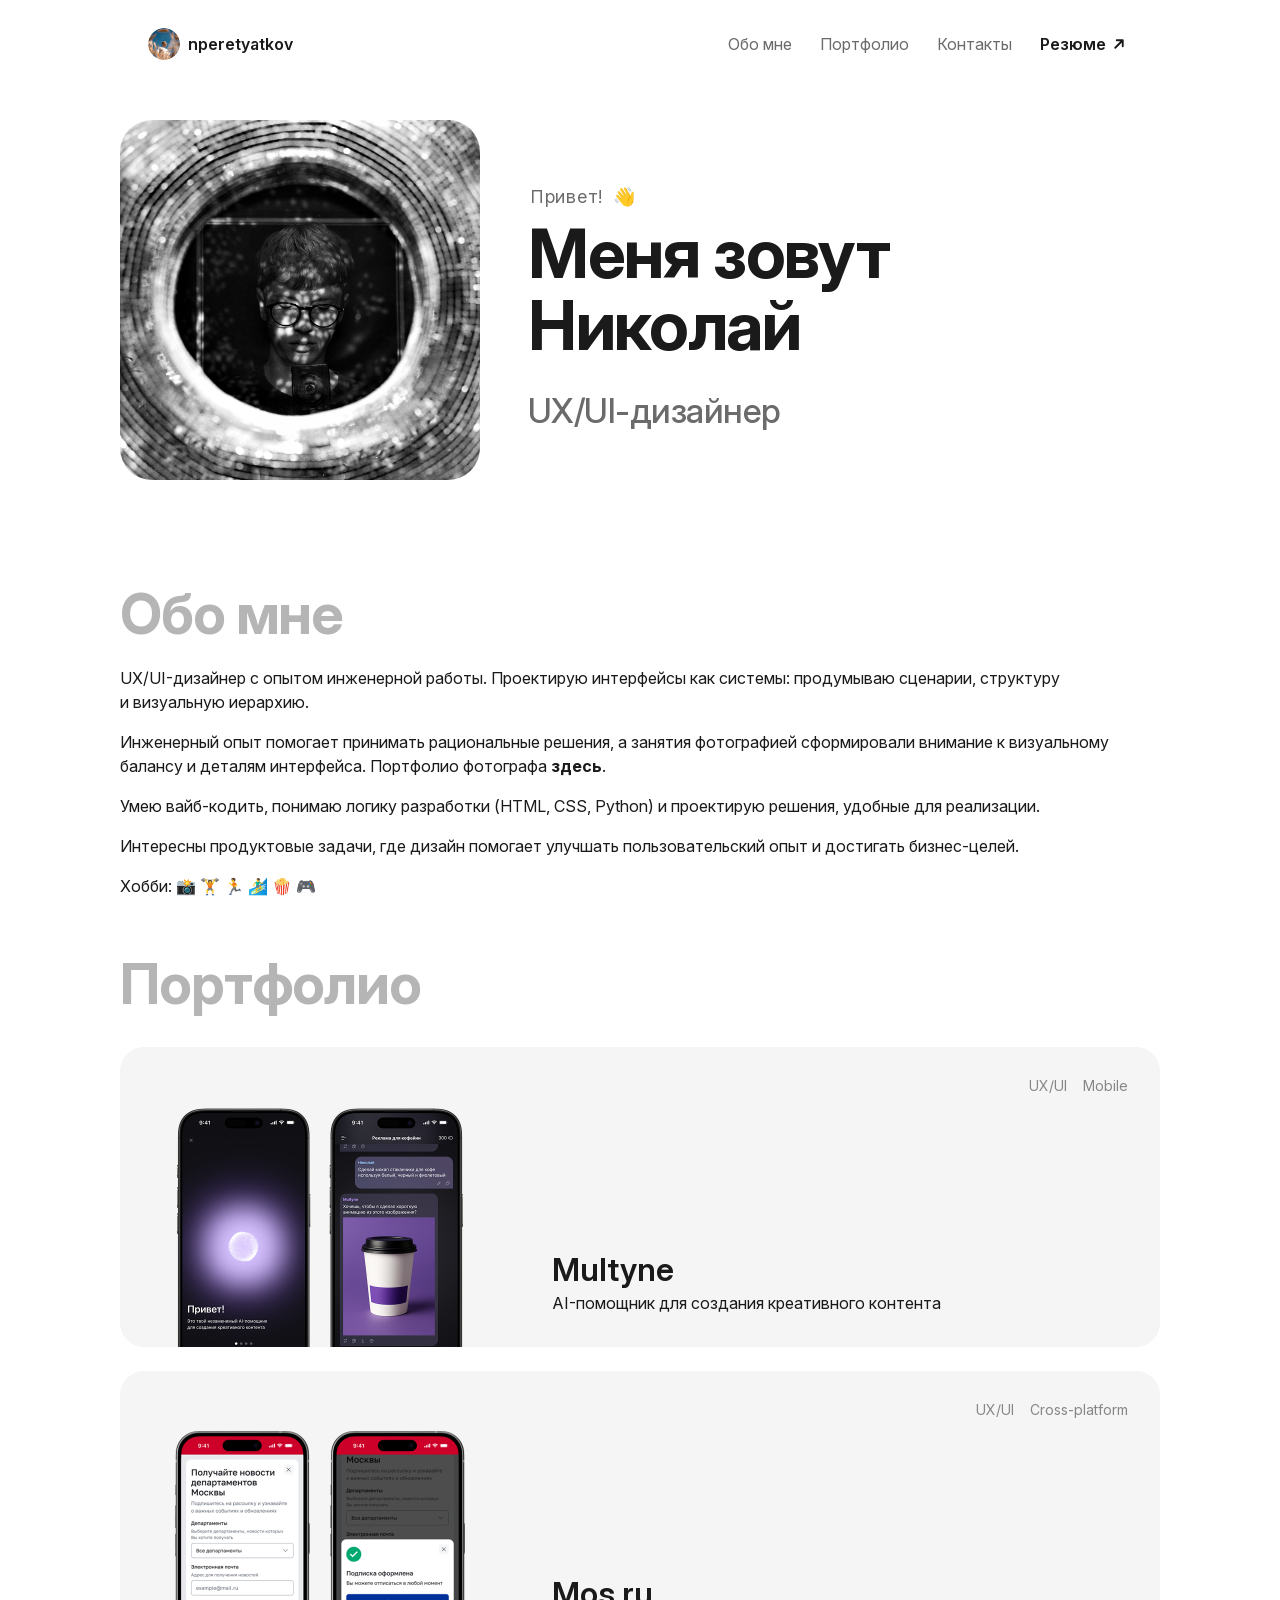
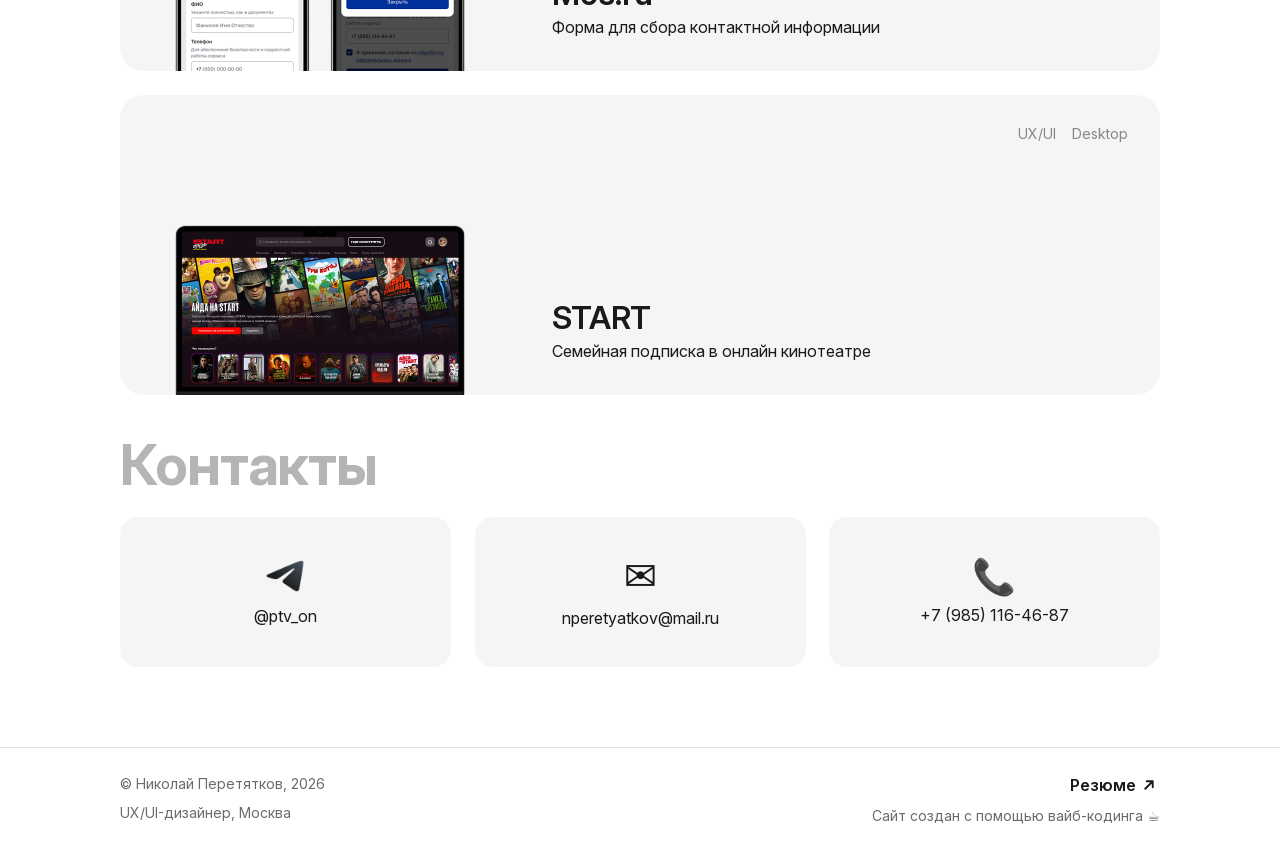
==== index.html @ 943b2af8 "корректировка карточек контактов и отступа в хиро секции" ====
<!DOCTYPE html>
<html lang="ru" class="is-loading">

<head>
  <meta charset="UTF-8" />
  <meta name="viewport" content="width=device-width, initial-scale=1.0" />
  <link rel="icon" type="image/png" href="assets/images/layout/header/brand-avatar.png" />
  <link
    rel="preload"
    href="assets/fonts/InterVariable.woff2"
    as="font"
    type="font/woff2"
    crossorigin
  >
  <title>nperetyatkov</title>
  <meta name="description" content="Николай Перетятков — портфолио продуктового дизайнера">
  <meta property="og:type" content="website">
  <meta property="og:locale" content="ru_RU">
  <meta property="og:site_name" content="nperetyatkov">
  <meta property="og:title" content="nperetyatkov — портфолио продуктового дизайнера">
  <meta property="og:description" content="Кейсы: Multyne, Mos.ru, START. UX/UI и продуктовый дизайн.">
  <meta property="og:image" content="assets/images/pages/home/hero-photo.jpg">
  <meta name="twitter:card" content="summary_large_image">
  <meta name="twitter:title" content="nperetyatkov — портфолио продуктового дизайнера">
  <meta name="twitter:description" content="Кейсы: Multyne, Mos.ru, START. UX/UI и продуктовый дизайн.">
  <meta name="twitter:image" content="assets/images/pages/home/hero-photo.jpg">
  <style>
    @media (min-width: 800px) and (any-hover: hover) and (any-pointer: fine) {
      html.has-custom-cursor,
      html.has-custom-cursor body,
      html.has-custom-cursor * {
        cursor: none !important;
      }
    }
  </style>
  <link rel="stylesheet" href="styles/main.css" />
</head>

<body id="top">

  <header class="header">
    <div class="header-inner">
      <div class="header-top">
        <a href="#top" class="brand brand-link">
          <img
            src="assets/images/layout/header/brand-avatar.png"
            alt="Avatar"
            class="avatar"
            width="32"
            height="32"
          />
          <span class="logo">nperetyatkov</span>
        </a>

        <nav class="nav">
          <a href="#about" class="nav-link">Обо мне</a>
          <a href="#projects" class="nav-link">Портфолио</a>
          <a href="#contact" class="nav-link">Контакты</a>

          <a href="https://drive.google.com/file/d/1b1cU3eUuWij1T8GxHsS6-HTpoBDSPTKB/view?usp=sharing" target="_blank" rel="noopener noreferrer" class="nav-resume">
            Резюме
            <svg
              class="resume-icon"
              viewBox="0 0 24 24"
              fill="none"
              width="18"
              height="18"
              aria-hidden="true"
            >
              <path
                d="M7 17L17 7M17 7H9M17 7V15"
                stroke="currentColor"
                stroke-width="2.5"
                stroke-linecap="round"
                stroke-linejoin="round"
              />
            </svg>
          </a>
        </nav>
        
        <button class="burger" aria-label="Открыть меню" aria-expanded="false">
          <span></span>
          <span></span>
          <span></span>
        </button>
      </div>
      <div class="mobile-menu" aria-hidden="true">
        <nav class="mobile-nav">
          <a href="#about">Обо мне</a>
          <a href="#projects">Портфолио</a>
          <a href="#contact">Контакты</a>
          <a href="https://drive.google.com/file/d/1b1cU3eUuWij1T8GxHsS6-HTpoBDSPTKB/view?usp=sharing" target="_blank" rel="noopener noreferrer" class="mobile-resume">
            Резюме
            <svg
              class="resume-icon"
              viewBox="0 0 24 24"
              fill="none"
              width="18"
              height="18"
              aria-hidden="true"
            >
              <path
                d="M7 17L17 7M17 7H9M17 7V15"
                stroke="currentColor"
                stroke-width="2.5"
                stroke-linecap="round"
                stroke-linejoin="round"
              />
            </svg>
          </a>
        </nav>
      </div>
    </div>
  </header>


<main>

  <section class="hero">
    <div class="container">
      <div class="hero-layout">
        <div class="hero-media">
          <img
            src="assets/images/pages/home/hero-photo.jpg"
            alt="Николай Перетятков"
            class="hero-photo"
            width="480"
            height="640"
          />
        </div>

        <div class="hero-text-wrap">
          <p class="hero-greeting">
            Привет!
            <span class="wave" aria-hidden="true">👋</span>
          </p>

          <h1 class="hero-title">
            Меня зовут Николай<br />
            <span>UX/UI-дизайнер</span>
          </h1>
        </div>
      </div>
    </div>
  </section>

  <section id="about" class="section">
    <div class="container">
      <h2>Обо мне</h2>

      <div>
        <p>
          UX/UI-дизайнер с опытом инженерной работы.
          Проектирую интерфейсы как системы: продумываю сценарии, структуру
          и визуальную иерархию.
        </p>

        <p>
          Инженерный опыт помогает принимать рациональные решения, а занятия
          фотографией сформировали внимание к визуальному балансу и деталям
          интерфейса. Портфолио фотографа
          <a
            class="about-inline-link"
            href="https://nickframer.com/"
            target="_blank"
            rel="noopener noreferrer"
          >здесь</a>.
        </p>

        <p>
          Умею вайб-кодить, понимаю логику разработки (HTML, CSS, Python) и проектирую решения,
          удобные для реализации.
        </p>

        <p>
          Интересны продуктовые задачи, где дизайн помогает улучшать
          пользовательский опыт и достигать бизнес-целей.
        </p>

        <p>
          Хобби:  📸 🏋️ 🏃 🏄‍♂️ 🍿 🎮
        </p>
      </div>
    </div>
  </section>

<section id="projects" class="section">
  <div class="container">
    <h2>Портфолио</h2>

    <div class="portfolio">
      <article class="project-card">
        <a href="/project-multyne/" class="project-card-link">

          <div class="project-card-media">
            <img
              src="assets/images/pages/home/project-multyne.png"
              alt="Проект Multyne"
              width="800"
              height="600"
            />
          </div>

          <div class="project-card-content">
            <div class="project-card-tags">
              <span class="project-tag">UX/UI</span>
              <span class="project-tag">Mobile</span>
            </div>

            <h3 class="project-card-title">
              Multyne
            </h3>

            <p class="project-card-description">
              AI-помощник для создания креативного контента
            </p>
          </div>

        </a>
      </article>

      <article class="project-card">
        <a href="/project-mosru/" class="project-card-link">

          <div class="project-card-media">
            <img
              src="assets/images/pages/home/project-mosru.png"
              alt="Проект Mos.ru"
              width="800"
              height="600"
            />
          </div>

          <div class="project-card-content">
            <div class="project-card-tags">
              <span class="project-tag">UX/UI</span>
              <span class="project-tag">Cross-platform</span>
            </div>

            <h3 class="project-card-title">
              Mos.ru
            </h3>

            <p class="project-card-description">
              Форма для сбора контактной информации
            </p>
          </div>

        </a>
      </article>

      <article class="project-card">
        <a href="/project-start/" class="project-card-link">

          <div class="project-card-media">
            <img
              src="assets/images/pages/home/project-start.png"
              alt="Проект START"
              width="800"
              height="600"
            />
          </div>

          <div class="project-card-content">
            <div class="project-card-tags">
              <span class="project-tag">UX/UI</span>
              <span class="project-tag">Desktop</span>
            </div>

            <h3 class="project-card-title">
              START
            </h3>

            <p class="project-card-description">
              Семейная подписка в онлайн кинотеатре
            </p>
          </div>

        </a>
      </article>
    </div>

  </div>
</section>

  <section id="contact" class="section contact">
    <div class="container">
      <h2>Контакты</h2>

      <div class="contact-layout">
        <div class="contact-card" aria-label="Каналы связи">
          <a href="https://t.me/ptv_on" target="_blank" rel="noopener noreferrer" class="contact-link">
            <p class="contact-link-head" aria-hidden="true">
              <img
                src="assets/images/pages/home/telegram-logo.png"
                alt=""
                class="contact-link-icon"
                width="40"
                height="40"
              />
            </p>
            <p class="contact-link-value contact-link-value--default">@ptv_on</p>
            <p class="contact-link-value contact-link-value--hover">Написать в Телеграм</p>
          </a>

          <a
            href="mailto:nperetyatkov@mail.ru"
            class="contact-link contact-link--primary contact-link-email"
            data-email="nperetyatkov@mail.ru"
          >
            <p class="contact-link-head" aria-hidden="true">✉️</p>
            <p class="contact-link-value contact-link-value--default">nperetyatkov@mail.ru</p>
            <p class="contact-link-value contact-link-value--hover">Скопировать почту</p>
            <p class="contact-link-value contact-link-value--copied">Почта скопирована</p>
          </a>

          <a href="tel:+79851164687" class="contact-link contact-link-phone" data-phone="+7 (985) 116-46-87">
            <p class="contact-link-head" aria-hidden="true">📞</p>
            <p class="contact-link-value contact-link-value--default">+7 (985) 116-46-87</p>
            <p class="contact-link-value contact-link-value--hover">Скопировать номер</p>
            <p class="contact-link-value contact-link-value--copied">Номер скопирован</p>
          </a>
        </div>
      </div>
    </div>
  </section>

</main>

<footer class="footer">
  <div class="container">
    <div class="footer-shell">
      <div class="footer-grid">
        <div class="footer-left">
          <p class="footer-copy">© Николай Перетятков, 2026</p>
          <p class="footer-role">UX/UI-дизайнер, Москва</p>
        </div>

        <div class="footer-right">
          <a href="https://drive.google.com/file/d/1b1cU3eUuWij1T8GxHsS6-HTpoBDSPTKB/view?usp=sharing" target="_blank" rel="noopener noreferrer" class="nav-resume footer-resume">
            Резюме
            <svg
              class="resume-icon"
              viewBox="0 0 24 24"
              fill="none"
              width="18"
              height="18"
              aria-hidden="true"
            >
              <path
                d="M7 17L17 7M17 7H9M17 7V15"
                stroke="currentColor"
                stroke-width="2.5"
                stroke-linecap="round"
                stroke-linejoin="round"
              />
            </svg>
          </a>

          <p class="footer-note">Сайт создан с помощью вайб-кодинга ☕️</p>
        </div>
      </div>
    </div>
  </div>
</footer>

  <div class="cursor" aria-hidden="true"></div>
<script type="module" src="scripts/main.js"></script>
<noscript>
    <p style="padding:16px;text-align:center">
      Для корректной работы сайта требуется включённый JavaScript.
    </p>
  </noscript>
</body>
</html>
---- styles/main.css ----
@import "./base/tokens.css";
@import "./base/base.css";
@import "./base/typography.css";

@import "./layout/layout.css";
@import "./layout/header.css";
@import "./layout/footer.css";

@import "./components/brand.css";
@import "./components/menu.css";
@import "./components/project-card.css";
@import "./components/cursor.css";

@import "./pages/home.css";
@import "./pages/project.css";
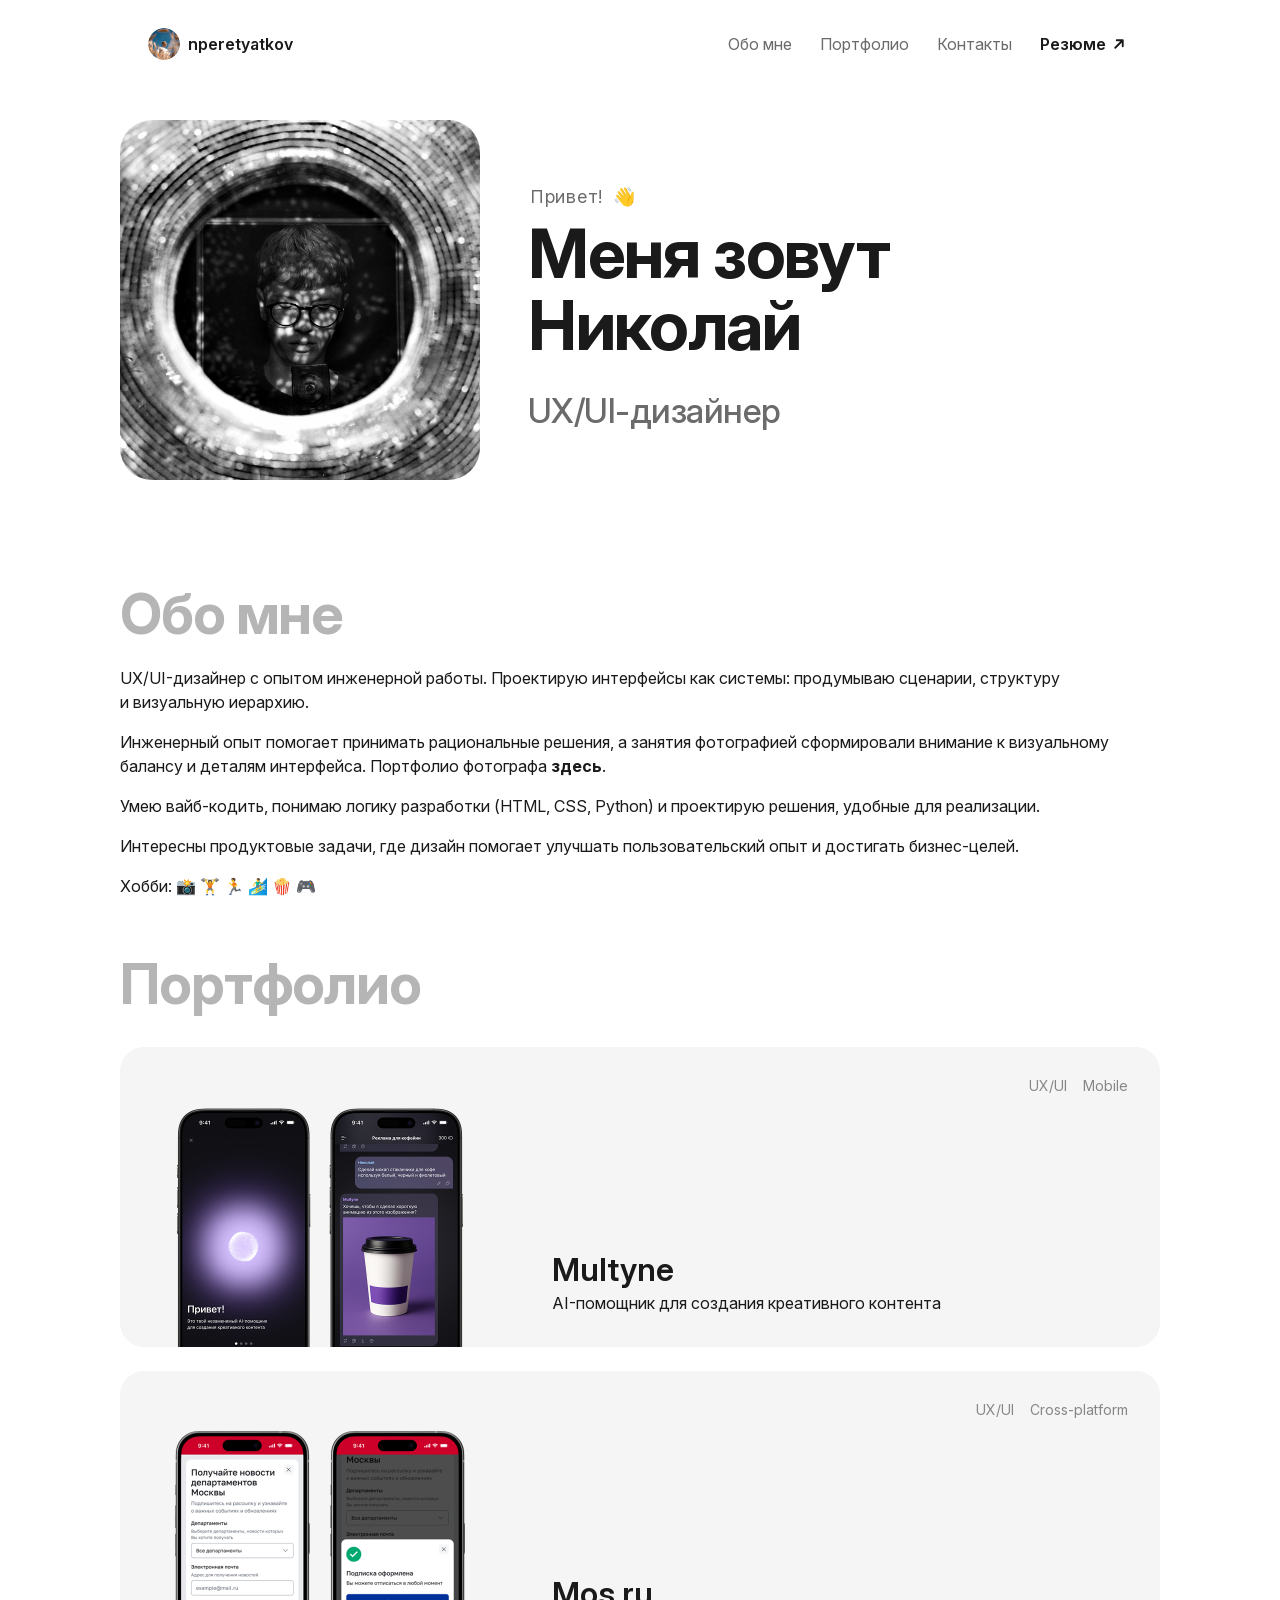
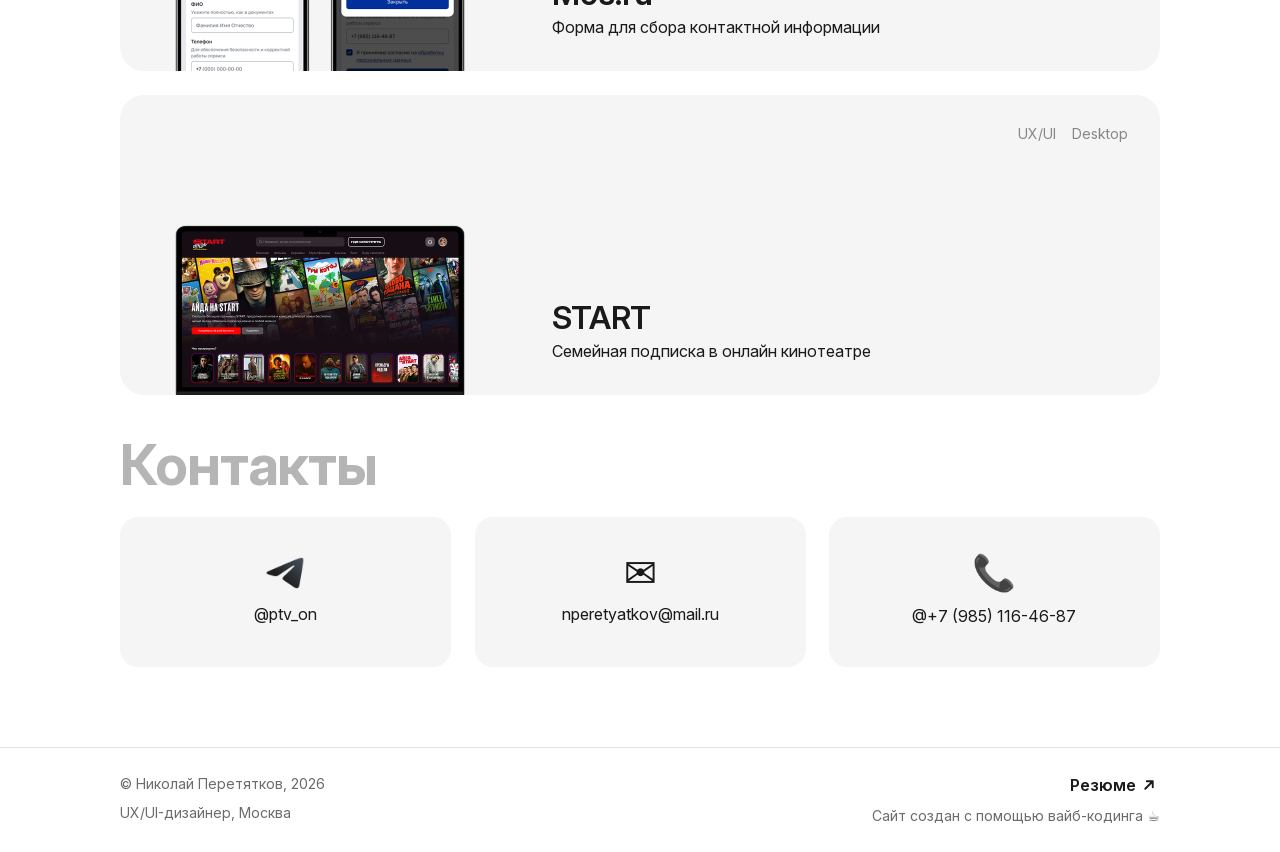
==== commit a9f4431d: "скорректировал анимацию текста у карточек контактов" ====
--- a/index.html
+++ b/index.html
@@ -2,6 +2,7 @@
 <html lang="ru" class="is-loading">
 
 <head>
+
   <meta charset="UTF-8" />
   <meta name="viewport" content="width=device-width, initial-scale=1.0" />
   <link rel="icon" type="image/png" href="assets/images/layout/header/brand-avatar.png" />
@@ -12,18 +13,20 @@
     type="font/woff2"
     crossorigin
   >
+
   <title>nperetyatkov</title>
-  <meta name="description" content="Николай Перетятков — портфолио продуктового дизайнера">
+  <meta name="description" content="UX/UI-дизайнер">
   <meta property="og:type" content="website">
   <meta property="og:locale" content="ru_RU">
   <meta property="og:site_name" content="nperetyatkov">
-  <meta property="og:title" content="nperetyatkov — портфолио продуктового дизайнера">
-  <meta property="og:description" content="Кейсы: Multyne, Mos.ru, START. UX/UI и продуктовый дизайн.">
-  <meta property="og:image" content="assets/images/pages/home/hero-photo.jpg">
+  <meta property="og:title" content="Николай Перетятков">
+  <meta property="og:description" content="UX/UI-дизайнер">
+  <meta property="og:image" content="assets/images/og/home-1200x630.jpg">
   <meta name="twitter:card" content="summary_large_image">
-  <meta name="twitter:title" content="nperetyatkov — портфолио продуктового дизайнера">
-  <meta name="twitter:description" content="Кейсы: Multyne, Mos.ru, START. UX/UI и продуктовый дизайн.">
-  <meta name="twitter:image" content="assets/images/pages/home/hero-photo.jpg">
+  <meta name="twitter:title" content="Николай Перетятков">
+  <meta name="twitter:description" content="UX/UI-дизайнер">
+  <meta name="twitter:image" content="assets/images/og/home-1200x630.jpg">
+
   <style>
     @media (min-width: 800px) and (any-hover: hover) and (any-pointer: fine) {
       html.has-custom-cursor,
@@ -34,6 +37,31 @@
     }
   </style>
   <link rel="stylesheet" href="styles/main.css" />
+
+  <!-- Google tag (gtag.js) -->
+  <script async src="https://www.googletagmanager.com/gtag/js?id=G-SXWPFSN3JK"></script>
+  <script>
+    window.dataLayer = window.dataLayer || [];
+    function gtag(){dataLayer.push(arguments);}
+    gtag('js', new Date());
+
+    gtag('config', 'G-SXWPFSN3JK');
+  </script>
+
+  <!-- Yandex.Metrika counter -->
+  <script type="text/javascript">
+      (function(m,e,t,r,i,k,a){
+          m[i]=m[i]||function(){(m[i].a=m[i].a||[]).push(arguments)};
+          m[i].l=1*new Date();
+          for (var j = 0; j < document.scripts.length; j++) {if (document.scripts[j].src === r) { return; }}
+          k=e.createElement(t),a=e.getElementsByTagName(t)[0],k.async=1,k.src=r,a.parentNode.insertBefore(k,a)
+      })(window, document,'script','https://mc.yandex.ru/metrika/tag.js?id=107224695', 'ym');
+
+      ym(107224695, 'init', {ssr:true, webvisor:true, clickmap:true, ecommerce:"dataLayer", referrer: document.referrer, url: location.href, accurateTrackBounce:true, trackLinks:true});
+  </script>
+  <noscript><div><img src="https://mc.yandex.ru/watch/107224695" style="position:absolute; left:-9999px;" alt="" /></div></noscript>
+  <!-- /Yandex.Metrika counter --> 
+
 </head>
 
 <body id="top">
@@ -299,8 +327,10 @@
                 height="40"
               />
             </p>
-            <p class="contact-link-value contact-link-value--default">@ptv_on</p>
-            <p class="contact-link-value contact-link-value--hover">Написать в Телеграм</p>
+            <div class="contact-link-text" aria-live="polite">
+              <p class="contact-link-value contact-link-value--default">@ptv_on</p>
+              <p class="contact-link-value contact-link-value--hover">Написать в Телеграм</p>
+            </div>
           </a>
 
           <a
@@ -309,16 +339,20 @@
             data-email="nperetyatkov@mail.ru"
           >
             <p class="contact-link-head" aria-hidden="true">✉️</p>
-            <p class="contact-link-value contact-link-value--default">nperetyatkov@mail.ru</p>
-            <p class="contact-link-value contact-link-value--hover">Скопировать почту</p>
-            <p class="contact-link-value contact-link-value--copied">Почта скопирована</p>
+            <div class="contact-link-text" aria-live="polite">
+              <p class="contact-link-value contact-link-value--default">nperetyatkov@mail.ru</p>
+              <p class="contact-link-value contact-link-value--hover">Скопировать почту</p>
+              <p class="contact-link-value contact-link-value--copied">Почта скопирована</p>
+            </div>
           </a>
 
           <a href="tel:+79851164687" class="contact-link contact-link-phone" data-phone="+7 (985) 116-46-87">
             <p class="contact-link-head" aria-hidden="true">📞</p>
-            <p class="contact-link-value contact-link-value--default">+7 (985) 116-46-87</p>
-            <p class="contact-link-value contact-link-value--hover">Скопировать номер</p>
-            <p class="contact-link-value contact-link-value--copied">Номер скопирован</p>
+            <div class="contact-link-text" aria-live="polite">
+              <p class="contact-link-value contact-link-value--default">@+7 (985) 116-46-87</p>
+              <p class="contact-link-value contact-link-value--hover">Скопировать номер</p>
+              <p class="contact-link-value contact-link-value--copied">Номер скопирован</p>
+            </div>
           </a>
         </div>
       </div>
--- a/styles/main.css
+++ b/styles/main.css
@@ -12,4 +12,5 @@
 @import "./components/cursor.css";
 
 @import "./pages/home.css";
+@import "./pages/not-found.css";
 @import "./pages/project.css";
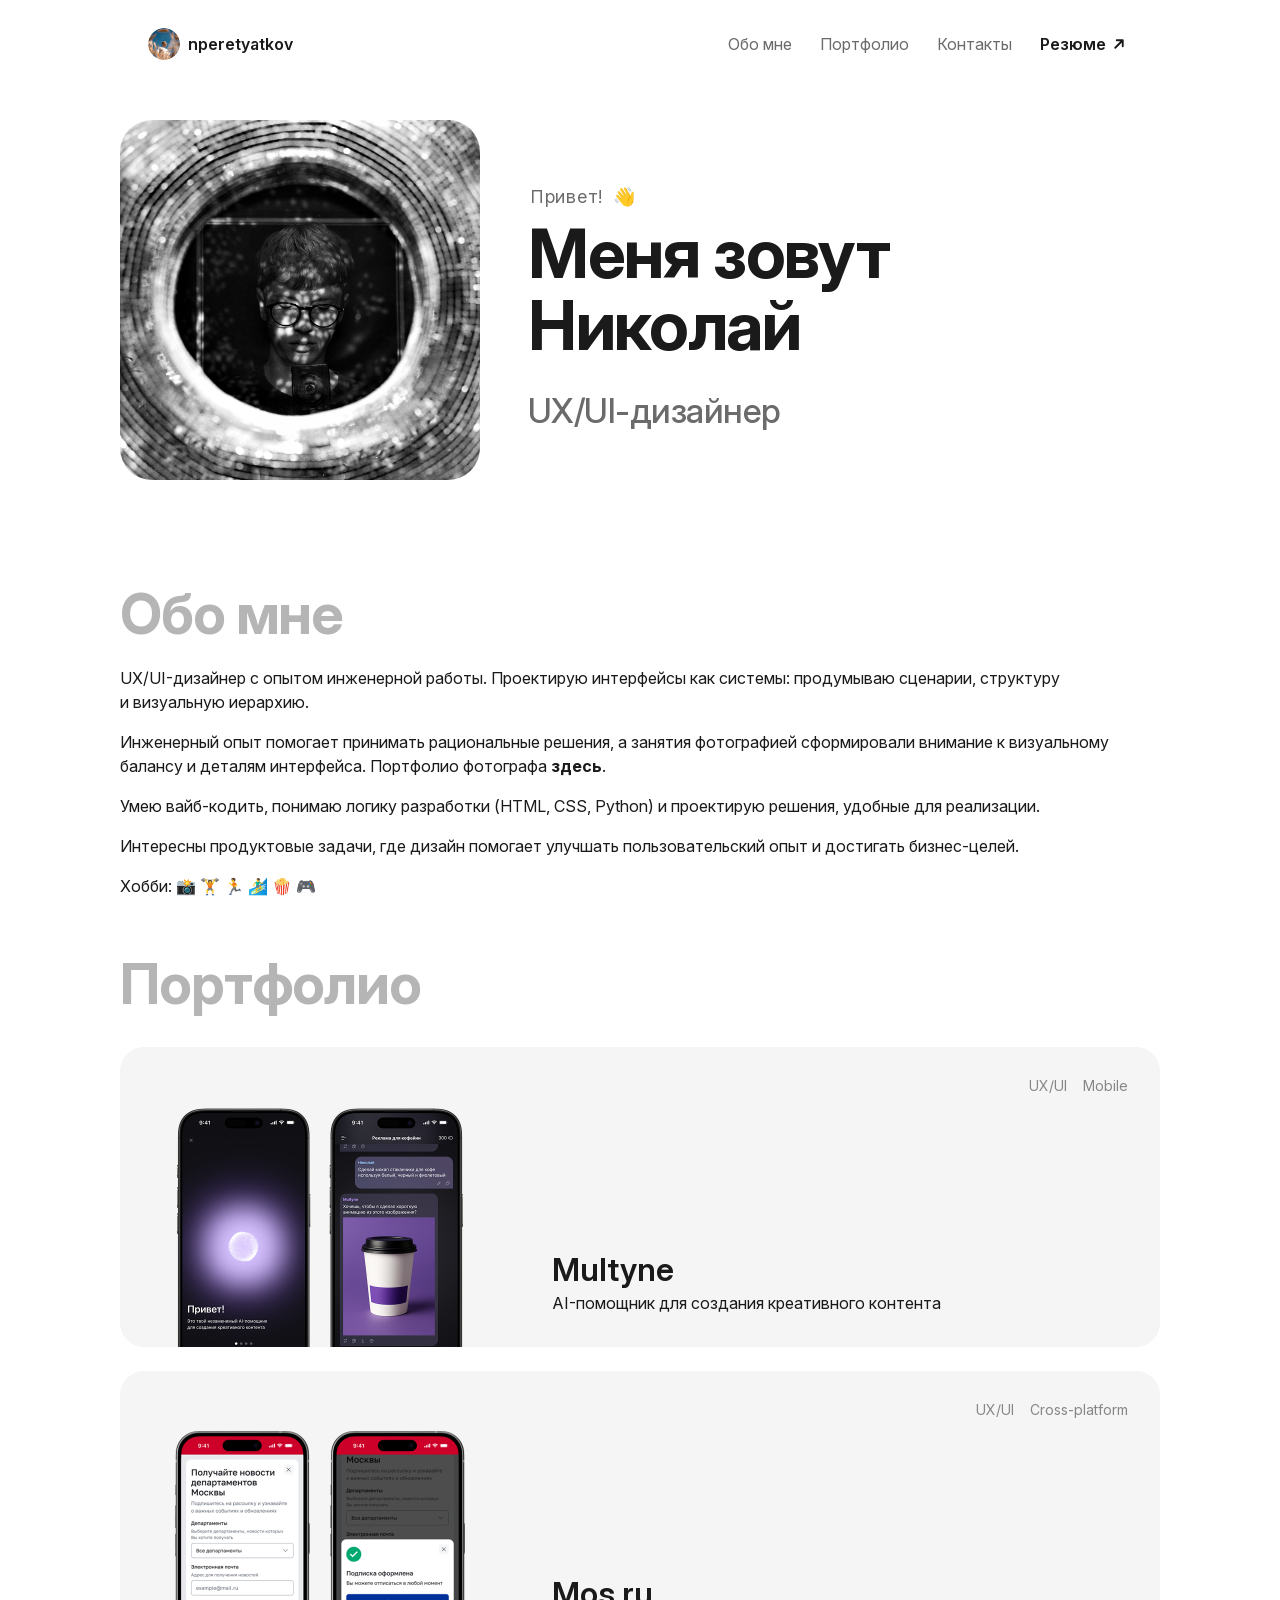
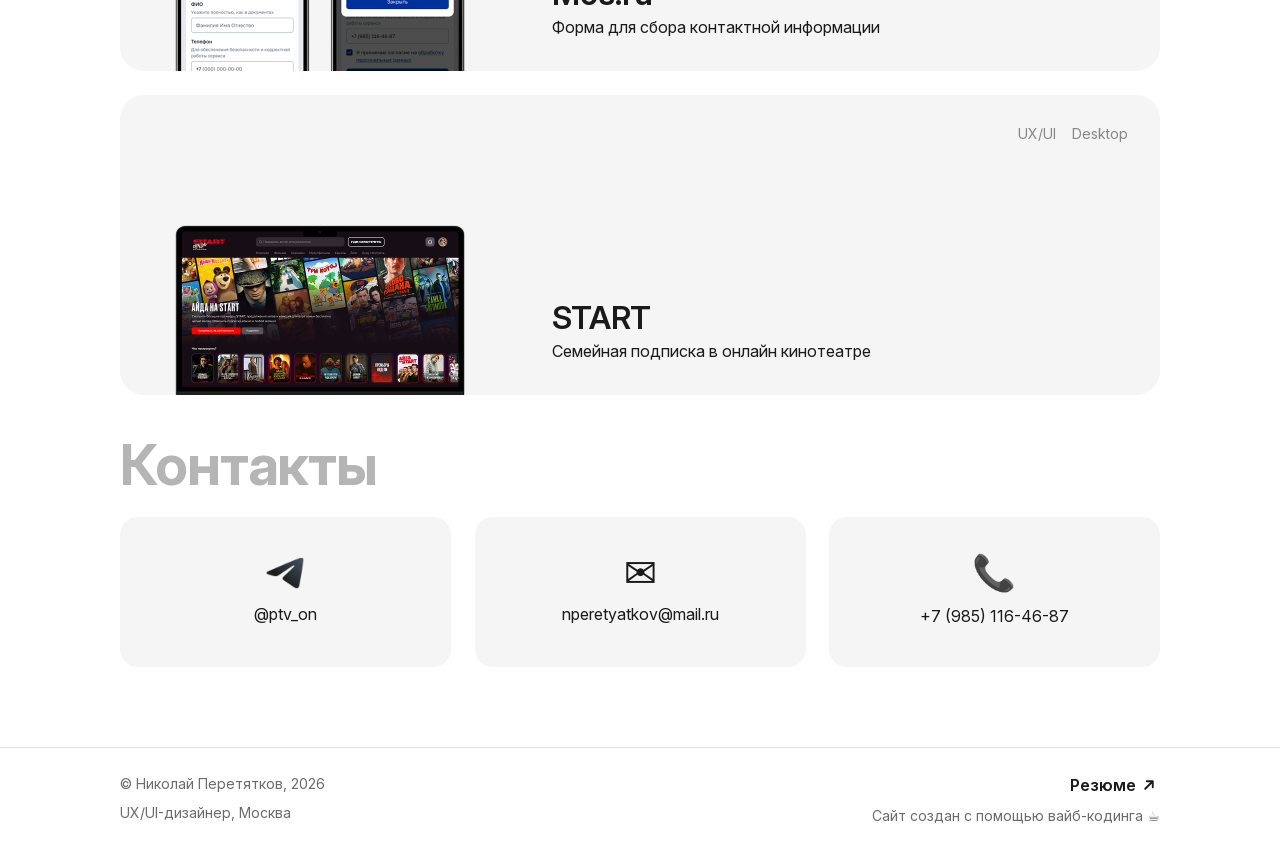
==== commit 08b153fd: "текстовая доработка" ====
--- a/index.html
+++ b/index.html
@@ -349,7 +349,7 @@
           <a href="tel:+79851164687" class="contact-link contact-link-phone" data-phone="+7 (985) 116-46-87">
             <p class="contact-link-head" aria-hidden="true">📞</p>
             <div class="contact-link-text" aria-live="polite">
-              <p class="contact-link-value contact-link-value--default">@+7 (985) 116-46-87</p>
+              <p class="contact-link-value contact-link-value--default">+7 (985) 116-46-87</p>
               <p class="contact-link-value contact-link-value--hover">Скопировать номер</p>
               <p class="contact-link-value contact-link-value--copied">Номер скопирован</p>
             </div>
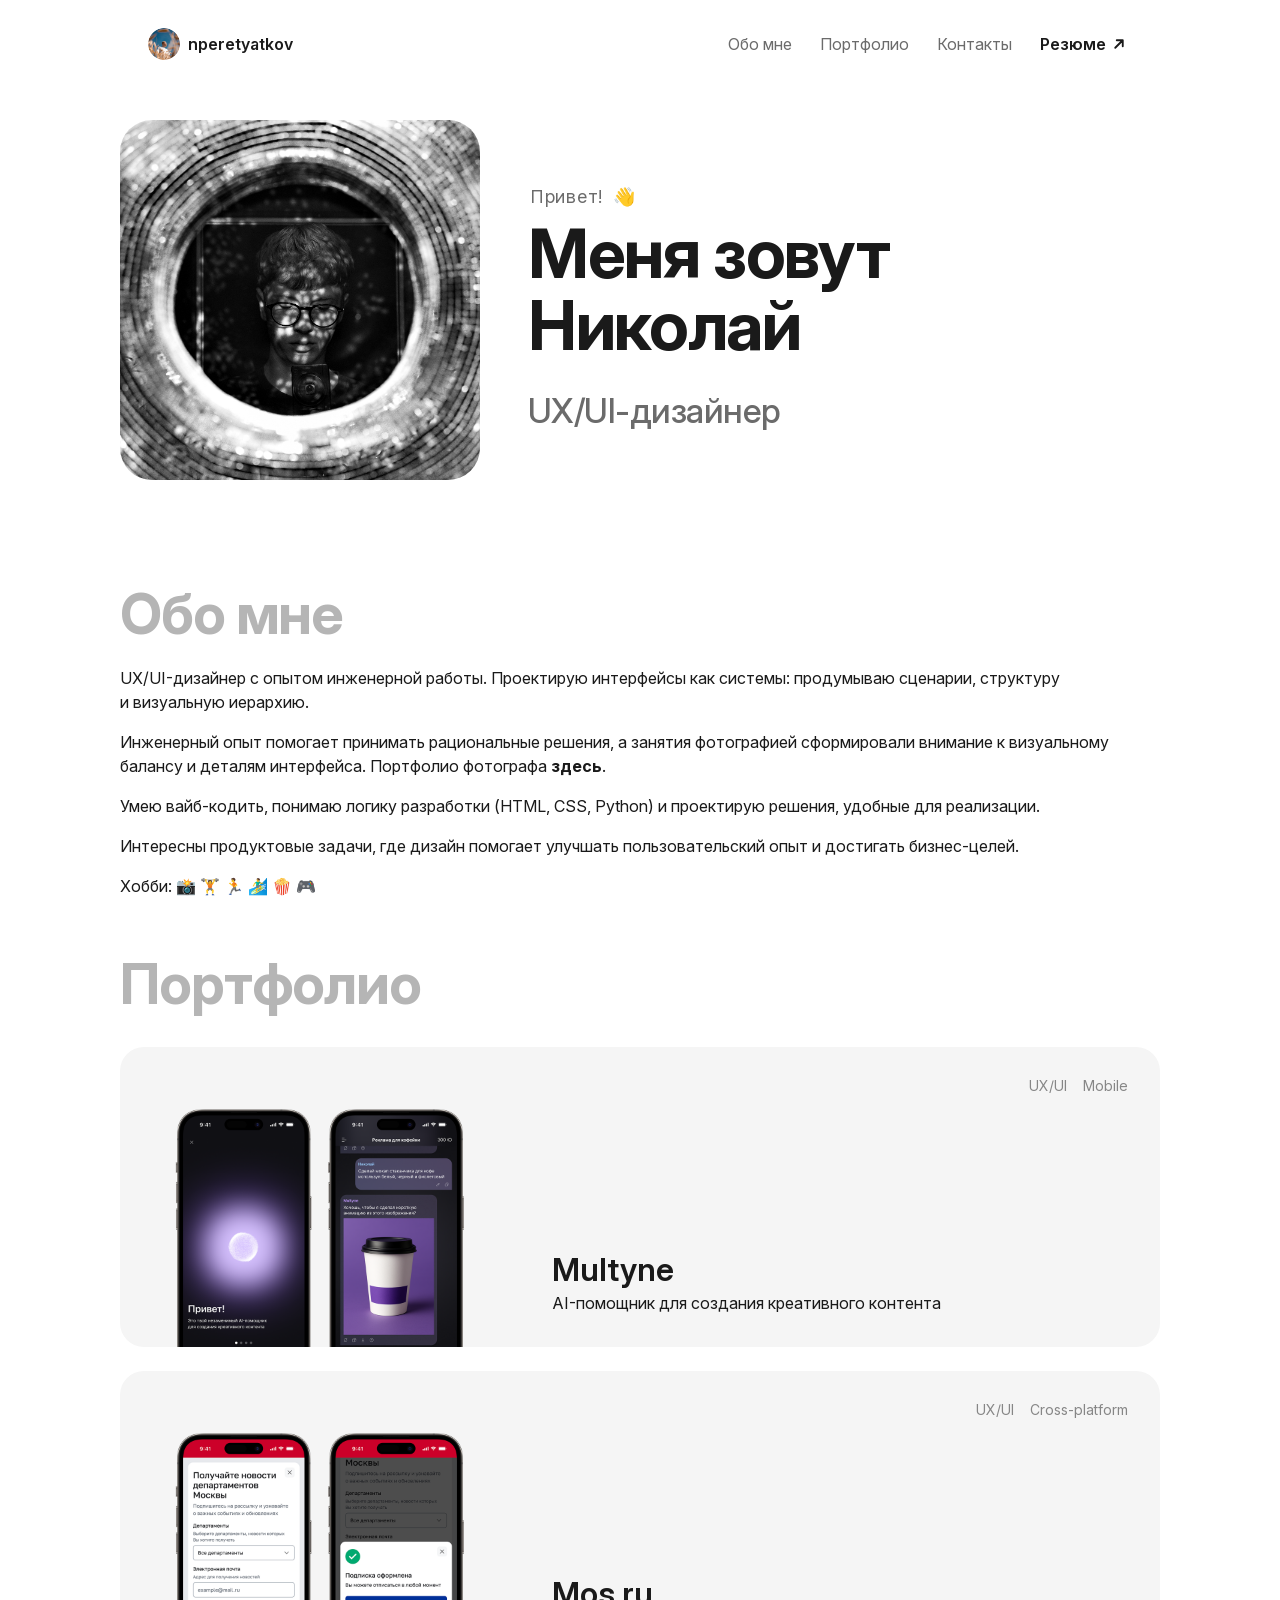
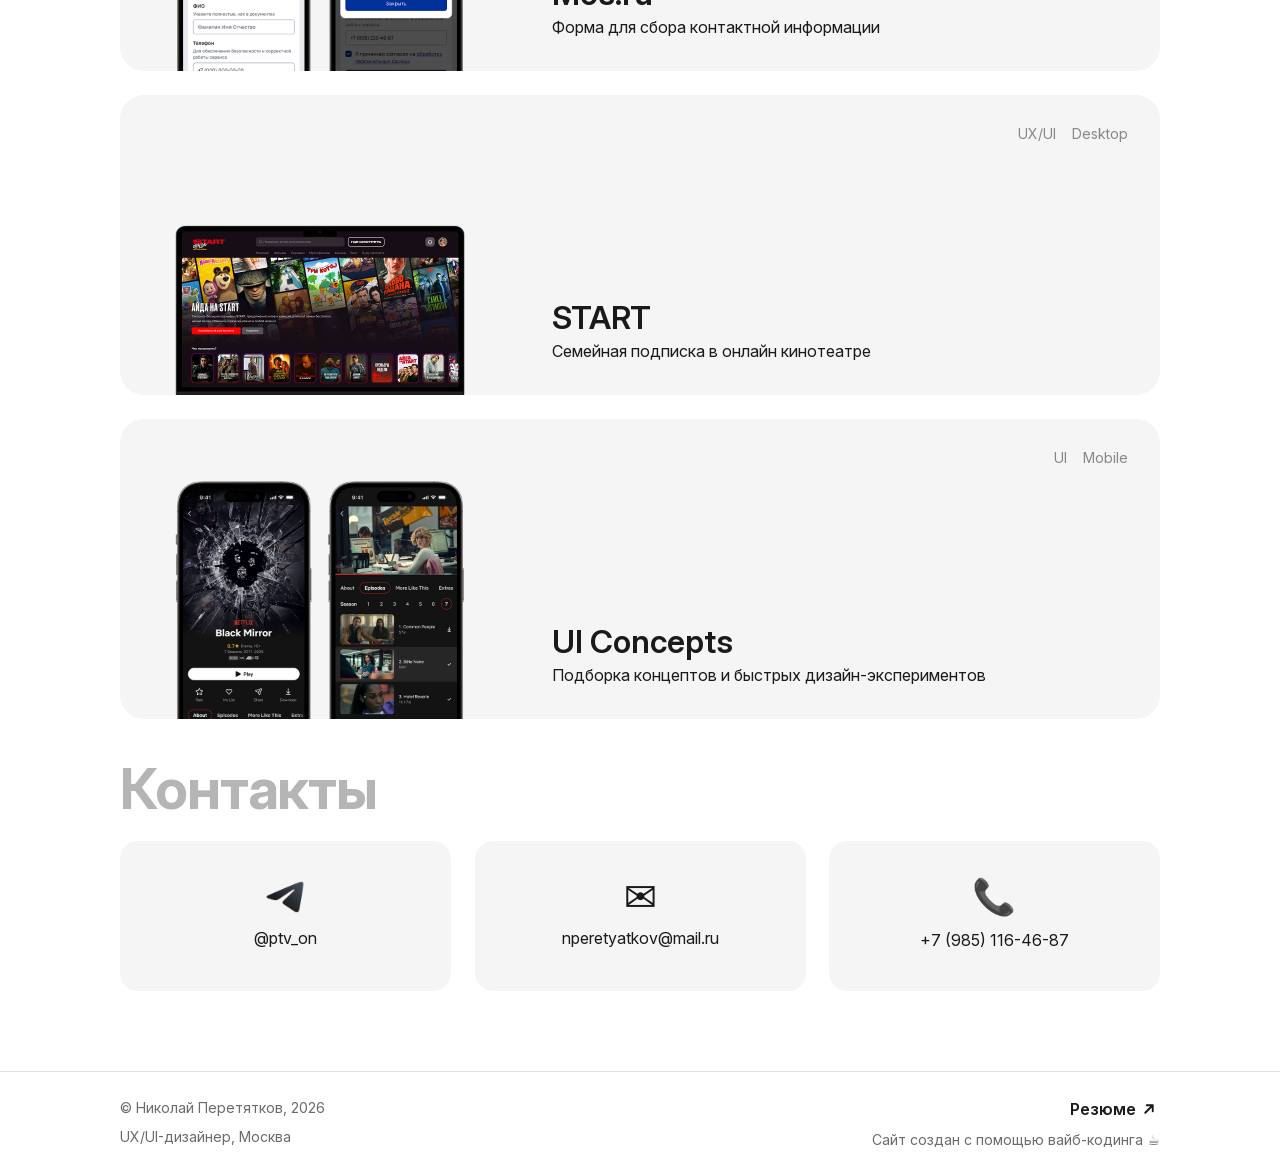
==== commit 3df6a9a6: "добавил страницу UI Concepts, улучшил качество изображений" ====
--- a/index.html
+++ b/index.html
@@ -5,7 +5,8 @@
 
   <meta charset="UTF-8" />
   <meta name="viewport" content="width=device-width, initial-scale=1.0" />
-  <link rel="icon" type="image/png" href="assets/images/layout/header/brand-avatar.png" />
+  <link rel="icon" href="/favicon.ico" sizes="any" />
+  <link rel="icon" type="image/png" sizes="48x48" href="/favicon.png" />
   <link
     rel="preload"
     href="assets/fonts/InterVariable.woff2"
@@ -15,7 +16,11 @@
   >
 
   <title>nperetyatkov</title>
-  <meta name="description" content="UX/UI-дизайнер">
+  <meta
+    name="description"
+    content="Портфолио UX/UI-дизайнера Николая Перетяткова: кейсы цифровых продуктов, проектирование пользовательских сценариев, интерфейсов и дизайн-систем."
+  >
+  <link rel="canonical" href="https://nperetyatkov.ru">
   <meta property="og:type" content="website">
   <meta property="og:locale" content="ru_RU">
   <meta property="og:site_name" content="nperetyatkov">
@@ -26,6 +31,25 @@
   <meta name="twitter:title" content="Николай Перетятков">
   <meta name="twitter:description" content="UX/UI-дизайнер">
   <meta name="twitter:image" content="assets/images/og/home-1200x630.jpg">
+  <script type="application/ld+json">
+    {
+      "@context": "https://schema.org",
+      "@type": "Person",
+      "name": "Николай Перетятков",
+      "url": "https://nperetyatkov.ru",
+      "jobTitle": "UX/UI-дизайнер",
+      "description": "UX/UI-дизайнер с опытом инженерной работы. Проектирует интерфейсы как системы: продумывает сценарии, структуру и визуальную иерархию."
+    }
+  </script>
+  <script type="application/ld+json">
+    {
+      "@context": "https://schema.org",
+      "@type": "WebSite",
+      "name": "nperetyatkov",
+      "url": "https://nperetyatkov.ru",
+      "inLanguage": "ru-RU"
+    }
+  </script>
 
   <style>
     @media (min-width: 800px) and (any-hover: hover) and (any-pointer: fine) {
@@ -37,30 +61,8 @@
     }
   </style>
   <link rel="stylesheet" href="styles/main.css" />
-
-  <!-- Google tag (gtag.js) -->
-  <script async src="https://www.googletagmanager.com/gtag/js?id=G-SXWPFSN3JK"></script>
-  <script>
-    window.dataLayer = window.dataLayer || [];
-    function gtag(){dataLayer.push(arguments);}
-    gtag('js', new Date());
-
-    gtag('config', 'G-SXWPFSN3JK');
-  </script>
-
-  <!-- Yandex.Metrika counter -->
-  <script type="text/javascript">
-      (function(m,e,t,r,i,k,a){
-          m[i]=m[i]||function(){(m[i].a=m[i].a||[]).push(arguments)};
-          m[i].l=1*new Date();
-          for (var j = 0; j < document.scripts.length; j++) {if (document.scripts[j].src === r) { return; }}
-          k=e.createElement(t),a=e.getElementsByTagName(t)[0],k.async=1,k.src=r,a.parentNode.insertBefore(k,a)
-      })(window, document,'script','https://mc.yandex.ru/metrika/tag.js?id=107224695', 'ym');
-
-      ym(107224695, 'init', {ssr:true, webvisor:true, clickmap:true, ecommerce:"dataLayer", referrer: document.referrer, url: location.href, accurateTrackBounce:true, trackLinks:true});
-  </script>
+  <script src="scripts/analytics.js"></script>
   <noscript><div><img src="https://mc.yandex.ru/watch/107224695" style="position:absolute; left:-9999px;" alt="" /></div></noscript>
-  <!-- /Yandex.Metrika counter --> 
 
 </head>
 
@@ -306,6 +308,36 @@
 
         </a>
       </article>
+
+      <article class="project-card">
+        <a href="/project-ui-concepts/" class="project-card-link">
+
+          <div class="project-card-media">
+            <img
+              src="assets/images/pages/home/project-ui-concepts.png"
+              alt="Проект UI Concepts"
+              width="2080"
+              height="1170"
+            />
+          </div>
+
+          <div class="project-card-content">
+            <div class="project-card-tags">
+              <span class="project-tag">UI</span>
+              <span class="project-tag">Mobile</span>
+            </div>
+
+            <h3 class="project-card-title">
+              UI Concepts
+            </h3>
+
+            <p class="project-card-description">
+              Подборка концептов и быстрых дизайн-экспериментов
+            </p>
+          </div>
+
+        </a>
+      </article>
     </div>
 
   </div>
